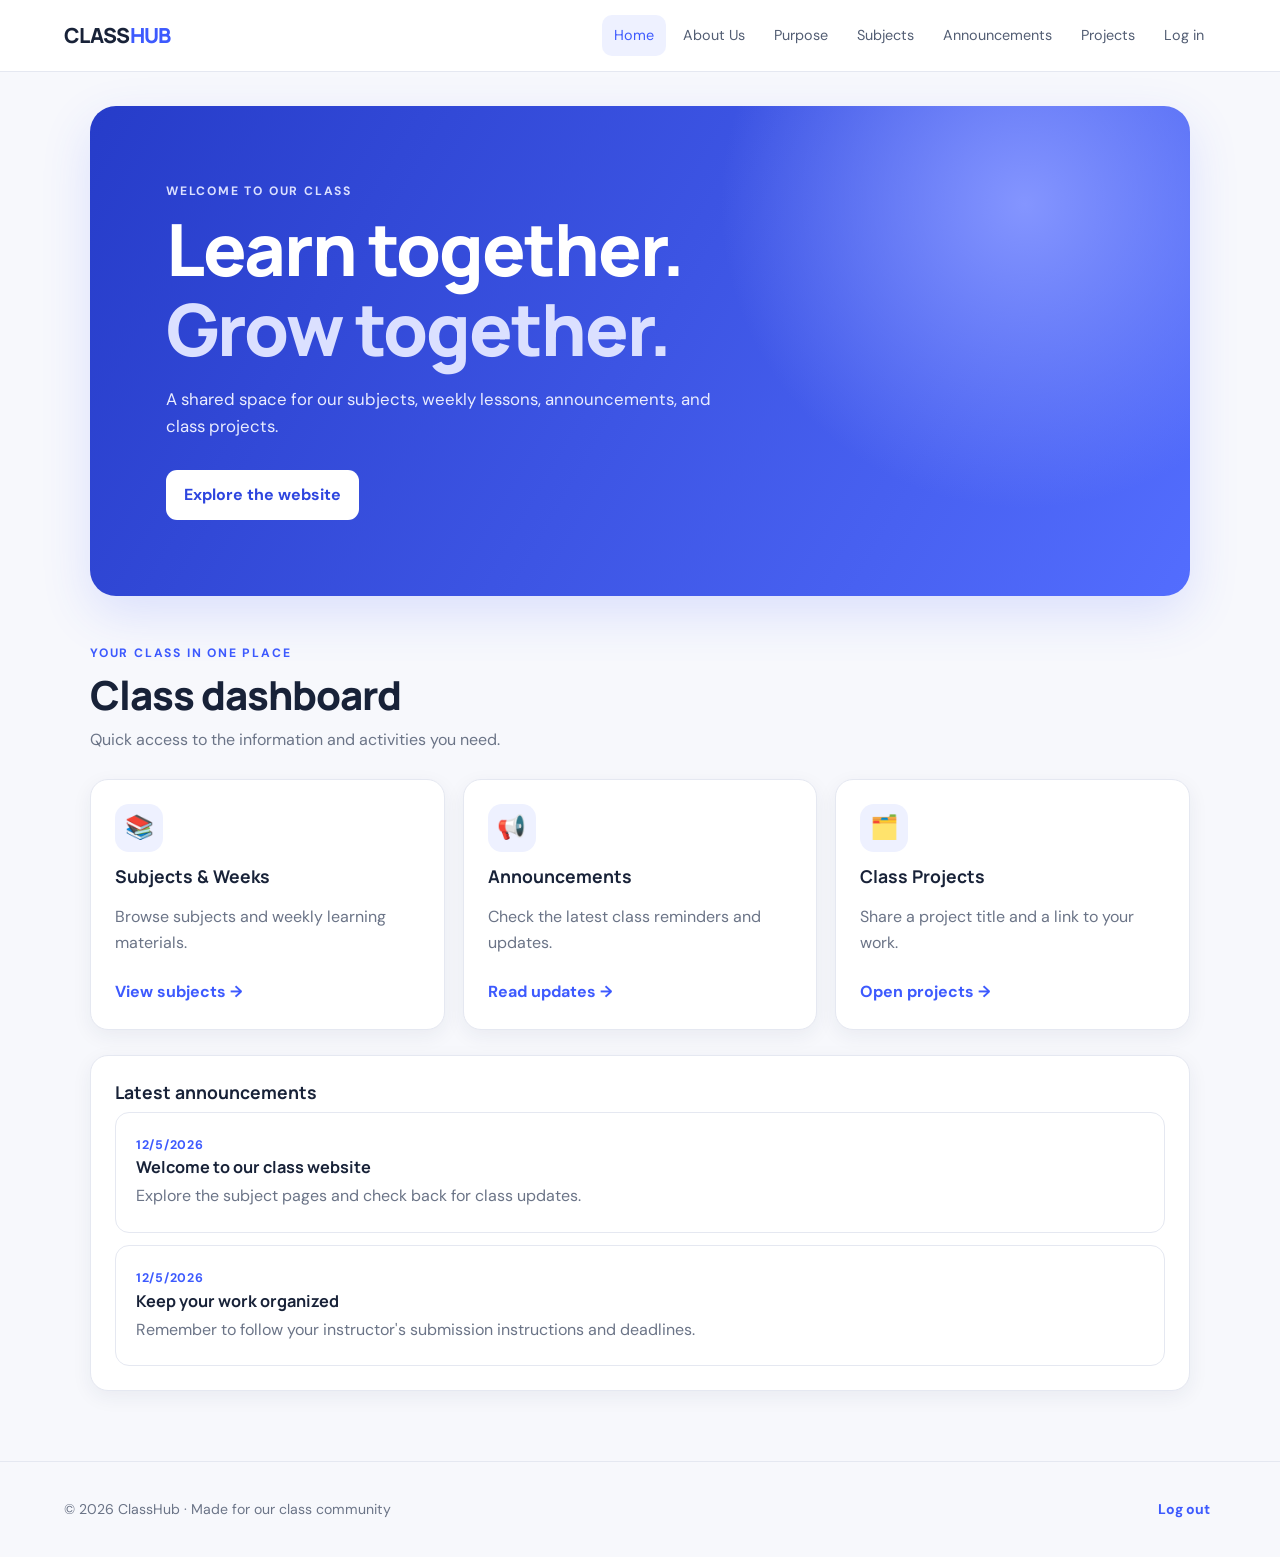
==== index.html @ a1da75e5 "Add files via upload prototype" ====
<!DOCTYPE html>
<html lang="en">
<head>
  <meta charset="UTF-8">
  <meta name="viewport" content="width=device-width, initial-scale=1.0">
  <title>Our Class Website</title>
  <link rel="stylesheet" href="qwe.css">
</head>
<body>
  <header class="topbar">
    <div class="brand">CLASS<span>HUB</span></div>
    <button class="menu-toggle" id="menuToggle" aria-label="Toggle navigation">☰</button>
    <nav id="mainNav">
      <button class="nav-link active" data-page="home">Home</button>
      <button class="nav-link" data-page="about">About Us</button>
      <button class="nav-link" data-page="purpose">Purpose</button>
      <button class="nav-link" data-page="subjects">Subjects</button>
      <button class="nav-link" data-page="announcements">Announcements</button>
      <button class="nav-link" data-page="projects">Projects</button>
      <button class="nav-link" data-page="login">Log in</button>
    </nav>
  </header>

  <main>
    <section id="welcome" class="welcome-panel">
      <p class="eyebrow">WELCOME TO OUR CLASS</p>
      <h1>Learn together.<br><span>Grow together.</span></h1>
      <p>A shared space for our subjects, weekly lessons, announcements, and class projects.</p>
      <button class="primary-btn" data-go="home">Explore the website</button>
    </section>

    <section id="home" class="page active-page">
      <div class="section-heading">
        <p class="eyebrow">YOUR CLASS IN ONE PLACE</p>
        <h2>Class dashboard</h2>
        <p>Quick access to the information and activities you need.</p>
      </div>
      <div class="card-grid">
        <button class="feature-card" data-go="subjects"><span class="card-icon">📚</span><h3>Subjects & Weeks</h3><p>Browse subjects and weekly learning materials.</p><span class="card-action">View subjects →</span></button>
        <button class="feature-card" data-go="announcements"><span class="card-icon">📢</span><h3>Announcements</h3><p>Check the latest class reminders and updates.</p><span class="card-action">Read updates →</span></button>
        <button class="feature-card" data-go="projects"><span class="card-icon">🗂️</span><h3>Class Projects</h3><p>Share a project title and a link to your work.</p><span class="card-action">Open projects →</span></button>
      </div>
      <div class="content-card">
        <h3>Latest announcements</h3>
        <div id="homeAnnouncements" class="announcement-list"></div>
      </div>
    </section>

    <section id="about" class="page">
      <div class="section-heading"><p class="eyebrow">GET TO KNOW US</p><h2>About our section</h2><p>We learn, collaborate, and help one another succeed.</p></div>
      <div class="content-card">
        <h3>Our section</h3>
        <p>We are a class community committed to learning, teamwork, creativity, and respect.</p>
        <h3>Our officers</h3>
        <ul class="officer-list">
          <li><strong>President:</strong> [Name of president]</li>
          <li><strong>Vice President:</strong> [Name of vice president]</li>
          <li><strong>Secretary:</strong> [Name of secretary]</li>
          <li><strong>Treasurer:</strong> [Name of treasurer]</li>
        </ul>
        <h3>Our mantra</h3>
        <blockquote>“Together we learn, together we achieve.”</blockquote>
        <p class="hint">Palitan ang sample details ng totoong pangalan at mantra ng inyong section.</p>
      </div>
    </section>

    <section id="purpose" class="page">
      <div class="section-heading"><p class="eyebrow">WHY THIS WEBSITE EXISTS</p><h2>Purpose of the website</h2></div>
      <div class="card-grid">
        <article class="feature-card"><span class="card-icon">🧭</span><h3>Stay organized</h3><p>Keep subjects, weeks, and learning resources easy to find.</p></article>
        <article class="feature-card"><span class="card-icon">🔔</span><h3>Stay informed</h3><p>Make class announcements and reminders accessible in one place.</p></article>
        <article class="feature-card"><span class="card-icon">🤝</span><h3>Collaborate</h3><p>Help classmates discover and learn from one another's projects.</p></article>
      </div>
    </section>

    <section id="subjects" class="page">
      <div class="section-heading"><p class="eyebrow">LEARNING MATERIALS</p><h2>Subject tabs</h2><p>Select a subject to see its weekly topics.</p></div>
      <div id="subjectTabs" class="tabs">
        <button class="tab active" data-subject="Programming">Programming</button>
        <button class="tab" data-subject="Web Development">Web Development</button>
        <button class="tab" data-subject="Computer Systems">Computer Systems</button>
      </div>
      <div class="content-card">
        <h3 id="subjectTitle">Programming</h3>
        <p class="muted">Choose a week to view its topic and notes.</p>
        <div id="weekList" class="week-list"></div>
        <div id="weekDetails" class="week-details"><h3>Select a week</h3><p>The selected week's information will appear here.</p></div>
      </div>
    </section>

    <section id="announcements" class="page">
      <div class="section-heading"><p class="eyebrow">DON'T MISS AN UPDATE</p><h2>Important announcements</h2><p>Sample announcements are provided below. Admins can add new ones in this demo.</p></div>
      <div id="announcementList" class="announcement-list"></div>
      <div class="content-card admin-panel">
        <h3>Add an announcement (demo)</h3>
        <form id="announcementForm">
          <label for="announcementTitle">Announcement title</label>
          <input id="announcementTitle" required maxlength="100" placeholder="e.g. Project deadline">
          <label for="announcementText">Details</label>
          <textarea id="announcementText" required rows="3" placeholder="Write the announcement here..."></textarea>
          <button class="primary-btn" type="submit">Add announcement</button>
        </form>
      </div>
    </section>

    <section id="projects" class="page">
      <div class="section-heading"><p class="eyebrow">SHOW WHAT YOU'VE MADE</p><h2>Projects for the room</h2><p>Share a project title, your name, and a link to your work.</p></div>
      <div class="content-card">
        <form id="projectForm">
          <label for="studentName">Your name</label>
          <input id="studentName" required maxlength="80" placeholder="Enter your name">
          <label for="projectTitle">Project title</label>
          <input id="projectTitle" required maxlength="120" placeholder="Enter your project title">
          <label for="projectLink">Project link (optional)</label>
          <input id="projectLink" type="url" placeholder="https://example.com">
          <button class="primary-btn" type="submit">Submit project</button>
        </form>
      </div>
      <div id="projectList" class="project-list"></div>
      <p class="hint">Demo only: projects are saved in this browser, not sent to a teacher or shared with classmates.</p>
    </section>

    <section id="login" class="page">
      <div class="section-heading"><p class="eyebrow">MEMBER ACCESS</p><h2>Log in</h2><p>Use this form to demonstrate the login interface.</p></div>
      <div class="content-card login-card">
        <form id="loginForm">
          <label for="username">Username</label>
          <input id="username" required autocomplete="username" placeholder="Enter username">
          <label for="password">Password</label>
          <input id="password" type="password" required autocomplete="current-password" placeholder="Enter password">
          <button class="primary-btn full-width" type="submit">Log in</button>
          <p id="loginMessage" class="form-message" aria-live="polite"></p>
          <p class="hint">This is a front-end demo. Do not use a real password. Real authentication needs a secure server and database.</p>
        </form>
      </div>
    </section>
  </main>

  <footer>
    <p>© <span id="year"></span> ClassHub · Made for our class community</p>
    <button id="logoutBtn" class="text-btn">Log out</button>
  </footer>
  <div id="toast" class="toast" role="status" aria-live="polite"></div>
  <script src="asd.js"></script>
</body>
</html>
---- qwe.css ----
@import url('https://fonts.googleapis.com/css2?family=DM+Sans:wght@400;500;600;700&family=Manrope:wght@400;500;600;700;800&display=swap');

:root {
  --ink: #182238;
  --muted: #6b7487;
  --blue: #3d5afe;
  --blue-dark: #2d45df;
  --pale: #eef1ff;
  --line: #e5e8f1;
  --surface: #ffffff;
  --background: #f7f8fc;
}
* { box-sizing: border-box; }
html { scroll-behavior: smooth; }
body { margin: 0; background: var(--background); color: var(--ink); font-family: 'DM Sans', sans-serif; line-height: 1.6; }
button, input, textarea { font: inherit; }
button { cursor: pointer; }
.topbar { position: sticky; top: 0; z-index: 10; display: flex; align-items: center; justify-content: space-between; gap: 24px; padding: 15px clamp(18px, 5vw, 70px); background: rgba(255,255,255,.95); border-bottom: 1px solid var(--line); backdrop-filter: blur(12px); }
.brand { font-family: Manrope, sans-serif; font-size: 1.3rem; font-weight: 800; letter-spacing: -.7px; white-space: nowrap; }
.brand span { color: var(--blue); }
nav { display: flex; flex-wrap: wrap; gap: 5px; justify-content: flex-end; }
.nav-link { padding: 9px 12px; border: 0; border-radius: 10px; color: #525d73; background: transparent; font-size: .9rem; }
.nav-link:hover, .nav-link.active { background: var(--pale); color: var(--blue); }
.menu-toggle { display: none; background: white; border: 1px solid var(--line); border-radius: 9px; padding: 7px 11px; }
main { width: min(1100px, 92%); margin: 34px auto 70px; }
.welcome-panel { overflow: hidden; position: relative; padding: clamp(32px, 7vw, 76px); margin-bottom: 48px; border-radius: 26px; color: white; background: radial-gradient(circle at 85% 20%, #8495ff 0, transparent 30%), linear-gradient(120deg, #263cc9, #536dfe); box-shadow: 0 18px 50px #3d5afe26; }
.welcome-panel h1 { max-width: 680px; margin: 8px 0 18px; font: 800 clamp(2.5rem, 6vw, 4.5rem)/1.1 Manrope, sans-serif; letter-spacing: -2px; }
.welcome-panel h1 span { color: #dbe0ff; }
.welcome-panel > p:not(.eyebrow) { max-width: 560px; color: #e9ecff; font-size: 1.05rem; }
.eyebrow { margin: 0 0 8px; color: var(--blue); font-size: .76rem; font-weight: 700; letter-spacing: 1.8px; }
.welcome-panel .eyebrow { color: #dbe0ff; }
.primary-btn { display: inline-flex; justify-content: center; align-items: center; padding: 12px 18px; border: 0; border-radius: 11px; color: white; background: var(--blue); font-weight: 700; transition: transform .15s, background .15s; }
.primary-btn:hover { background: var(--blue-dark); transform: translateY(-1px); }
.welcome-panel .primary-btn { margin-top: 14px; color: var(--blue-dark); background: white; }
.section-heading { margin: 0 0 26px; }
.section-heading h2 { margin: 0 0 8px; font: 800 clamp(1.8rem, 4vw, 2.5rem)/1.2 Manrope, sans-serif; letter-spacing: -1px; }
.section-heading > p:last-child { margin-top: 0; color: var(--muted); }
.page { display: none; animation: appear .22s ease-out; }
.page.active-page { display: block; }
@keyframes appear { from { opacity: .4; transform: translateY(5px); } to { opacity: 1; transform: translateY(0); } }
.card-grid { display: grid; grid-template-columns: repeat(3, minmax(0, 1fr)); gap: 18px; margin: 25px 0; }
.feature-card, .content-card { padding: 24px; border: 1px solid var(--line); border-radius: 18px; background: var(--surface); box-shadow: 0 6px 20px #1e2a4810; }
.feature-card { display: block; width: 100%; color: inherit; text-align: left; }
button.feature-card { transition: transform .18s, box-shadow .18s; }
button.feature-card:hover { transform: translateY(-3px); box-shadow: 0 12px 28px #1e2a4816; }
.card-icon { display: inline-grid; place-items: center; width: 48px; height: 48px; margin-bottom: 12px; border-radius: 14px; background: var(--pale); font-size: 1.45rem; }
.feature-card h3, .content-card h3 { margin: 0 0 8px; font: 700 1.1rem Manrope, sans-serif; }
.feature-card p, .content-card p { color: var(--muted); }
.card-action { display: inline-block; margin-top: 8px; color: var(--blue); font-weight: 700; }
.content-card { margin: 22px 0; }
.officer-list { padding-left: 20px; }
blockquote { margin: 15px 0; padding: 16px 20px; border-left: 4px solid var(--blue); border-radius: 0 10px 10px 0; background: var(--pale); font-weight: 600; }
.hint, .muted { color: var(--muted); font-size: .88rem; }
.tabs { display: flex; flex-wrap: wrap; gap: 8px; margin-bottom: 16px; }
.tab { padding: 10px 15px; border: 1px solid var(--line); border-radius: 10px; color: #4c566b; background: white; }
.tab.active { border-color: var(--blue); color: white; background: var(--blue); }
.week-list { display: grid; grid-template-columns: repeat(auto-fit, minmax(120px, 1fr)); gap: 9px; margin: 18px 0; }
.week-btn { padding: 11px; border: 1px solid var(--line); border-radius: 10px; color: var(--ink); background: white; text-align: left; }
.week-btn.active { border-color: var(--blue); background: var(--pale); color: var(--blue); font-weight: 700; }
.week-details { min-height: 105px; padding: 18px; border-radius: 13px; background: #f7f8ff; }
.week-details h3 { margin-top: 0; }
.announcement-list, .project-list { display: grid; gap: 12px; }
.announcement-item, .project-item { padding: 18px 20px; border: 1px solid var(--line); border-radius: 14px; background: white; }
.announcement-item h3, .project-item h3 { margin: 0 0 5px; font-size: 1.02rem; }
.announcement-item p, .project-item p { margin: 5px 0; color: var(--muted); }
.item-date { color: var(--blue); font-size: .78rem; font-weight: 700; text-transform: uppercase; letter-spacing: .7px; }
form { display: grid; gap: 10px; }
label { margin-top: 6px; font-size: .9rem; font-weight: 700; }
input, textarea { width: 100%; padding: 12px 13px; border: 1px solid #dce1ed; border-radius: 10px; outline: none; color: var(--ink); background: white; }
input:focus, textarea:focus { border-color: var(--blue); box-shadow: 0 0 0 3px #3d5afe18; }
textarea { resize: vertical; }
form .primary-btn { justify-self: start; margin-top: 8px; }
.login-card { max-width: 480px; }
.full-width { width: 100%; }
.form-message { font-weight: 600; }
.text-btn { border: 0; color: var(--blue); background: transparent; font-weight: 700; }
footer { display: flex; justify-content: space-between; align-items: center; gap: 12px; padding: 22px clamp(18px, 5vw, 70px); border-top: 1px solid var(--line); color: var(--muted); font-size: .88rem; }
.toast { position: fixed; right: 20px; bottom: 20px; z-index: 20; max-width: calc(100% - 40px); padding: 12px 18px; border-radius: 12px; color: white; background: #182238; box-shadow: 0 8px 25px #0002; opacity: 0; transform: translateY(10px); pointer-events: none; transition: .2s; }
.toast.show { opacity: 1; transform: translateY(0); }
@media (max-width: 850px) {
  .topbar { flex-wrap: wrap; }
  .menu-toggle { display: block; margin-left: auto; }
  nav { display: none; flex-basis: 100%; justify-content: flex-start; }
  nav.open { display: flex; }
  .nav-link { text-align: left; }
  .card-grid { grid-template-columns: 1fr; }
  .feature-card { padding: 20px; }
}
@media (max-width: 480px) {
  main { width: 91%; margin-top: 20px; }
  .welcome-panel { border-radius: 19px; }
  .content-card { padding: 18px; }
  footer { align-items: flex-start; flex-direction: column; }
}
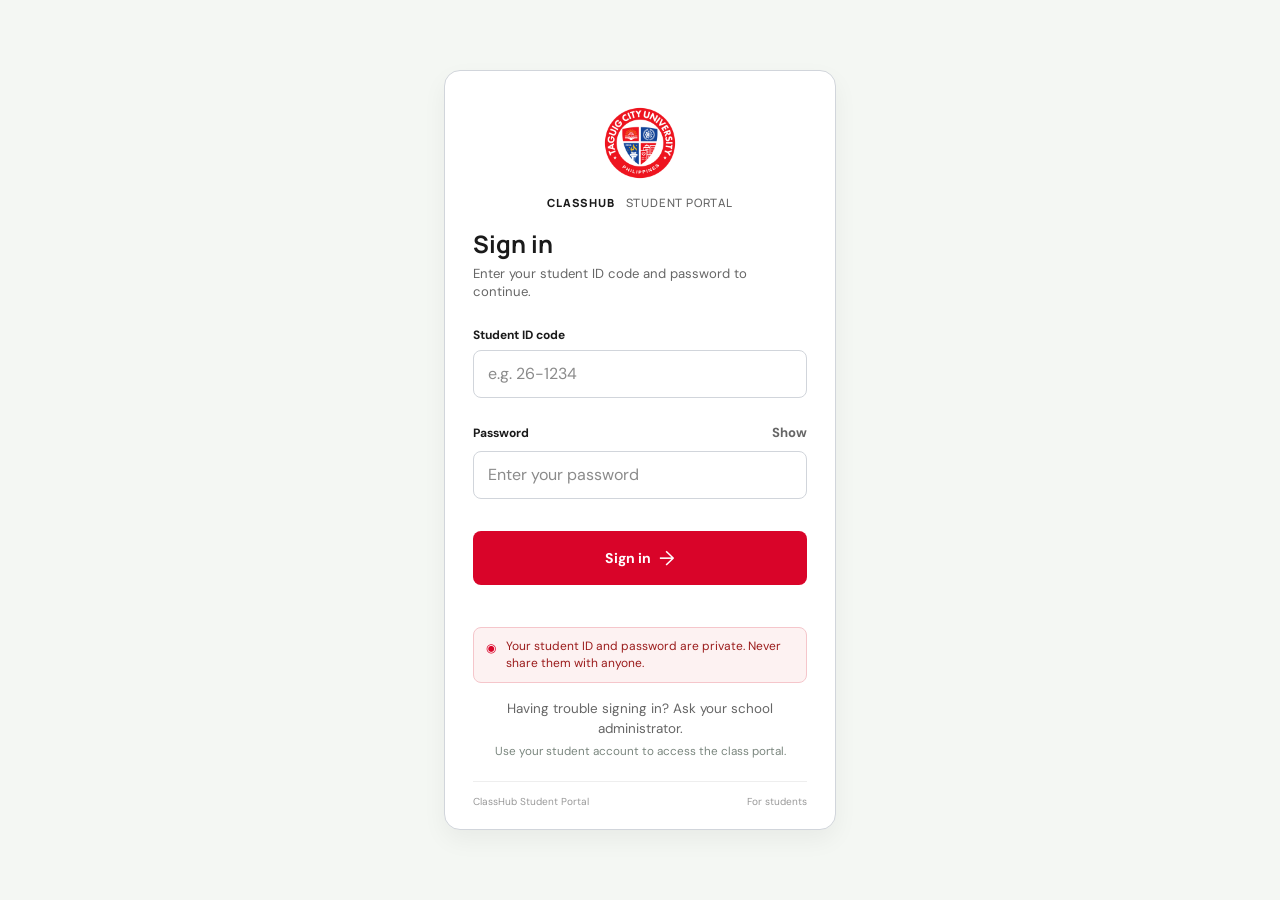
==== commit 578d3d69: "Add files via upload" ====
--- a/index.html
+++ b/index.html
@@ -3,144 +3,11 @@
 <head>
   <meta charset="UTF-8">
   <meta name="viewport" content="width=device-width, initial-scale=1.0">
-  <title>Our Class Website</title>
-  <link rel="stylesheet" href="qwe.css">
+  <meta http-equiv="refresh" content="0; url=index.htm">
+  <title>ClassHub Student Portal</title>
 </head>
 <body>
-  <header class="topbar">
-    <div class="brand">CLASS<span>HUB</span></div>
-    <button class="menu-toggle" id="menuToggle" aria-label="Toggle navigation">☰</button>
-    <nav id="mainNav">
-      <button class="nav-link active" data-page="home">Home</button>
-      <button class="nav-link" data-page="about">About Us</button>
-      <button class="nav-link" data-page="purpose">Purpose</button>
-      <button class="nav-link" data-page="subjects">Subjects</button>
-      <button class="nav-link" data-page="announcements">Announcements</button>
-      <button class="nav-link" data-page="projects">Projects</button>
-      <button class="nav-link" data-page="login">Log in</button>
-    </nav>
-  </header>
-
-  <main>
-    <section id="welcome" class="welcome-panel">
-      <p class="eyebrow">WELCOME TO OUR CLASS</p>
-      <h1>Learn together.<br><span>Grow together.</span></h1>
-      <p>A shared space for our subjects, weekly lessons, announcements, and class projects.</p>
-      <button class="primary-btn" data-go="home">Explore the website</button>
-    </section>
-
-    <section id="home" class="page active-page">
-      <div class="section-heading">
-        <p class="eyebrow">YOUR CLASS IN ONE PLACE</p>
-        <h2>Class dashboard</h2>
-        <p>Quick access to the information and activities you need.</p>
-      </div>
-      <div class="card-grid">
-        <button class="feature-card" data-go="subjects"><span class="card-icon">📚</span><h3>Subjects & Weeks</h3><p>Browse subjects and weekly learning materials.</p><span class="card-action">View subjects →</span></button>
-        <button class="feature-card" data-go="announcements"><span class="card-icon">📢</span><h3>Announcements</h3><p>Check the latest class reminders and updates.</p><span class="card-action">Read updates →</span></button>
-        <button class="feature-card" data-go="projects"><span class="card-icon">🗂️</span><h3>Class Projects</h3><p>Share a project title and a link to your work.</p><span class="card-action">Open projects →</span></button>
-      </div>
-      <div class="content-card">
-        <h3>Latest announcements</h3>
-        <div id="homeAnnouncements" class="announcement-list"></div>
-      </div>
-    </section>
-
-    <section id="about" class="page">
-      <div class="section-heading"><p class="eyebrow">GET TO KNOW US</p><h2>About our section</h2><p>We learn, collaborate, and help one another succeed.</p></div>
-      <div class="content-card">
-        <h3>Our section</h3>
-        <p>We are a class community committed to learning, teamwork, creativity, and respect.</p>
-        <h3>Our officers</h3>
-        <ul class="officer-list">
-          <li><strong>President:</strong> [Name of president]</li>
-          <li><strong>Vice President:</strong> [Name of vice president]</li>
-          <li><strong>Secretary:</strong> [Name of secretary]</li>
-          <li><strong>Treasurer:</strong> [Name of treasurer]</li>
-        </ul>
-        <h3>Our mantra</h3>
-        <blockquote>“Together we learn, together we achieve.”</blockquote>
-        <p class="hint">Palitan ang sample details ng totoong pangalan at mantra ng inyong section.</p>
-      </div>
-    </section>
-
-    <section id="purpose" class="page">
-      <div class="section-heading"><p class="eyebrow">WHY THIS WEBSITE EXISTS</p><h2>Purpose of the website</h2></div>
-      <div class="card-grid">
-        <article class="feature-card"><span class="card-icon">🧭</span><h3>Stay organized</h3><p>Keep subjects, weeks, and learning resources easy to find.</p></article>
-        <article class="feature-card"><span class="card-icon">🔔</span><h3>Stay informed</h3><p>Make class announcements and reminders accessible in one place.</p></article>
-        <article class="feature-card"><span class="card-icon">🤝</span><h3>Collaborate</h3><p>Help classmates discover and learn from one another's projects.</p></article>
-      </div>
-    </section>
-
-    <section id="subjects" class="page">
-      <div class="section-heading"><p class="eyebrow">LEARNING MATERIALS</p><h2>Subject tabs</h2><p>Select a subject to see its weekly topics.</p></div>
-      <div id="subjectTabs" class="tabs">
-        <button class="tab active" data-subject="Programming">Programming</button>
-        <button class="tab" data-subject="Web Development">Web Development</button>
-        <button class="tab" data-subject="Computer Systems">Computer Systems</button>
-      </div>
-      <div class="content-card">
-        <h3 id="subjectTitle">Programming</h3>
-        <p class="muted">Choose a week to view its topic and notes.</p>
-        <div id="weekList" class="week-list"></div>
-        <div id="weekDetails" class="week-details"><h3>Select a week</h3><p>The selected week's information will appear here.</p></div>
-      </div>
-    </section>
-
-    <section id="announcements" class="page">
-      <div class="section-heading"><p class="eyebrow">DON'T MISS AN UPDATE</p><h2>Important announcements</h2><p>Sample announcements are provided below. Admins can add new ones in this demo.</p></div>
-      <div id="announcementList" class="announcement-list"></div>
-      <div class="content-card admin-panel">
-        <h3>Add an announcement (demo)</h3>
-        <form id="announcementForm">
-          <label for="announcementTitle">Announcement title</label>
-          <input id="announcementTitle" required maxlength="100" placeholder="e.g. Project deadline">
-          <label for="announcementText">Details</label>
-          <textarea id="announcementText" required rows="3" placeholder="Write the announcement here..."></textarea>
-          <button class="primary-btn" type="submit">Add announcement</button>
-        </form>
-      </div>
-    </section>
-
-    <section id="projects" class="page">
-      <div class="section-heading"><p class="eyebrow">SHOW WHAT YOU'VE MADE</p><h2>Projects for the room</h2><p>Share a project title, your name, and a link to your work.</p></div>
-      <div class="content-card">
-        <form id="projectForm">
-          <label for="studentName">Your name</label>
-          <input id="studentName" required maxlength="80" placeholder="Enter your name">
-          <label for="projectTitle">Project title</label>
-          <input id="projectTitle" required maxlength="120" placeholder="Enter your project title">
-          <label for="projectLink">Project link (optional)</label>
-          <input id="projectLink" type="url" placeholder="https://example.com">
-          <button class="primary-btn" type="submit">Submit project</button>
-        </form>
-      </div>
-      <div id="projectList" class="project-list"></div>
-      <p class="hint">Demo only: projects are saved in this browser, not sent to a teacher or shared with classmates.</p>
-    </section>
-
-    <section id="login" class="page">
-      <div class="section-heading"><p class="eyebrow">MEMBER ACCESS</p><h2>Log in</h2><p>Use this form to demonstrate the login interface.</p></div>
-      <div class="content-card login-card">
-        <form id="loginForm">
-          <label for="username">Username</label>
-          <input id="username" required autocomplete="username" placeholder="Enter username">
-          <label for="password">Password</label>
-          <input id="password" type="password" required autocomplete="current-password" placeholder="Enter password">
-          <button class="primary-btn full-width" type="submit">Log in</button>
-          <p id="loginMessage" class="form-message" aria-live="polite"></p>
-          <p class="hint">This is a front-end demo. Do not use a real password. Real authentication needs a secure server and database.</p>
-        </form>
-      </div>
-    </section>
-  </main>
-
-  <footer>
-    <p>© <span id="year"></span> ClassHub · Made for our class community</p>
-    <button id="logoutBtn" class="text-btn">Log out</button>
-  </footer>
-  <div id="toast" class="toast" role="status" aria-live="polite"></div>
-  <script src="asd.js"></script>
+  <p>Opening the ClassHub sign-in page... <a href="index.htm">Continue</a></p>
+  <script>window.location.replace("index.htm");</script>
 </body>
-</html>
+</html>
